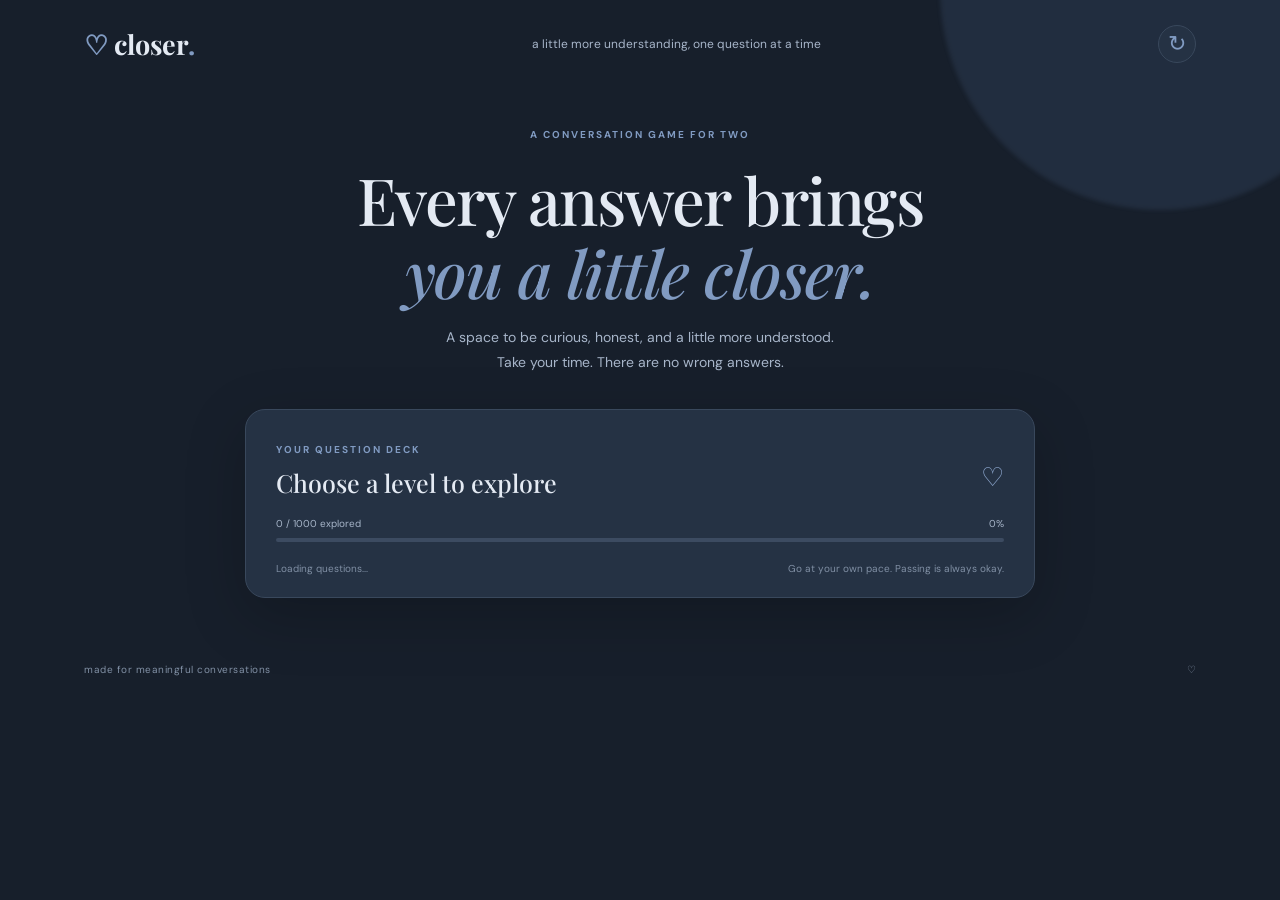
==== index.html @ 4bbd8455 "Refactor index.html and add loading message Updated the HTML structure and added loading message for" ====
<!DOCTYPE html>
<html lang="en">

<head>
    <meta charset="UTF-8">
    <meta name="viewport" content="width=device-width,initial-scale=1">
    <title>Closer — Dating Questions</title>
    <link rel="preconnect" href="https://fonts.googleapis.com">
    <link
        href="https://fonts.googleapis.com/css2?family=DM+Sans:wght@400;500;600;700&family=Playfair+Display:wght@500;600;700&display=swap"
        rel="stylesheet">
    <link rel="stylesheet" href="style.css">
</head>

<body>
    <div class="ambient a"></div>
    <header><a class="brand" href="#" id="home">♡ closer<span>.</span></a><span class="tagline">a little more
            understanding, one question at a time</span><button id="reset" title="Reset progress">↻</button></header>
    <main>
        <section id="intro">
            <p class="eyebrow">A CONVERSATION GAME FOR TWO</p>
            <h1>Every answer brings<br><em>you a little closer.</em></h1>
            <p class="sub">A space to be curious, honest, and a little more understood.<br>Take your time. There are no
                wrong answers.</p>
            <div class="panel">
                <div class="panelhead">
                    <div><small>YOUR QUESTION DECK</small>
                        <h2>Choose a level to explore</h2>
                    </div><span>♡</span>
                </div>
                <div class="overall"><span id="overallCount">0 / 1000 explored</span><span id="percent">0%</span></div>
                <div class="track">
                    <div id="overallFill"></div>
                </div>
                <div class="footnote">
                    <span id="questionCount">Loading questions...</span>
                    <span>Go at your own pace. Passing is always okay.</span>
                </div>
            </div>
        </section>
        <section id="game" class="hidden">
            <div class="gamehead"><button id="back">← All levels</button><span id="round"></span></div>
            <div class="track">
                <div id="progress"></div>
            </div>
            <article class="card">
                <div class="cardtop"><span id="pill"></span><button id="save" aria-label="Save question">♡</button>
                </div>
                <div class="qbody"><span id="number"></span>
                    <h2 id="question"></h2>
                    <p id="hint"></p>
                    <div id="interpretation" class="interpret hidden"></div>
                </div>
                <div class="cardbottom">MAKE SPACE FOR EACH OTHER <span>✧</span></div>
            </article>
            <div class="actions"><button class="secondary" id="pass">Pass this question ↗</button><button
                    class="primary" id="next">Mark explored →</button></div>
            <div class="session"><span id="levelProgress"></span><button id="savedToggle">♡ Saved questions (<span
                        id="savedCount">0</span>)</button></div>
            <div id="savedPanel" class="savedpanel hidden">
                <h3>Your saved questions</h3>
                <div id="savedList"></div>
            </div>
        </section>
    </main>
    <footer>made for meaningful conversations <span>♡</span></footer>
    <script src="script.js"></script>
</body>

</html>
---- style.css ----
:root {
    --bg: #171F2B;
    --ink: #E4EAF3;
    --muted: #A7B5C9;
    --rose: #819BC2;
    --dark: #A8BDE0;
    --line: #39485C;
    --serif: 'Playfair Display', Georgia, serif;
    --sans: 'DM Sans', Arial, sans-serif;
}

* {
    box-sizing: border-box;
}

body {
    margin: 0;
    background: var(--bg);
    color: var(--ink);
    font-family: var(--sans);
    min-height: 100vh;
}

.ambient {
    position: fixed;
    z-index: -1;
    width: 440px;
    height: 440px;
    border-radius: 50%;
    filter: blur(2px);
    opacity: .18;
    background: #536F99;
    top: -230px;
    right: -100px;
}

header {
    max-width: 1180px;
    margin: auto;
    padding: 25px 34px;
    display: flex;
    align-items: center;
    justify-content: space-between;
    gap: 20px;
}

.brand {
    font: 700 27px var(--serif);
    color: var(--ink);
    text-decoration: none;
}

.brand:first-letter {
    color: var(--rose);
}

.brand span {
    color: var(--rose);
}

.tagline {
    font-size: 12px;
    color: var(--muted);
}

header button {
    width: 38px;
    height: 38px;
    border-radius: 50%;
    border: 1px solid var(--line);
    background: #253244;
    color: var(--rose);
    font-size: 22px;
    cursor: pointer;
}

main {
    max-width: 920px;
    margin: auto;
    padding: 30px 24px 65px;
    text-align: center;
}

.eyebrow,
small {
    font-size: 10px;
    letter-spacing: 2px;
    font-weight: 700;
    color: var(--rose);
}

h1 {
    font: 500 clamp(42px, 6vw, 65px)/1.12 var(--serif);
    letter-spacing: -1.5px;
    margin: 22px 0 16px;
}

h1 em {
    color: var(--rose);
}

.sub {
    font-size: 14px;
    line-height: 1.8;
    color: var(--muted);
    margin-bottom: 34px;
}

.panel {
    max-width: 790px;
    margin: auto;
    padding: 27px 30px 22px;
    background: #253244;
    border: 1px solid #39485C;
    border-radius: 20px;
    box-shadow: 0 18px 60px #00000035;
    text-align: left;
}

.panelhead {
    display: flex;
    justify-content: space-between;
    align-items: center;
}

.panelhead h2 {
    font: 500 25px var(--serif);
    margin: 8px 0 18px;
}

.panelhead>span {
    font-size: 26px;
    color: #8FA9D0;
}

.overall {
    display: flex;
    justify-content: space-between;
    font-size: 10px;
    color: var(--muted);
    margin: 0 0 8px;
}

.track {
    height: 4px;
    background: #3C4B61;
    border-radius: 5px;
    overflow: hidden;
    margin-bottom: 20px;
}

.track>div {
    height: 100%;
    width: 0;
    background: var(--rose);
    transition: width .25s;
}

.levels {
    display: grid;
    grid-template-columns: repeat(2, minmax(0, 1fr));
    gap: 12px;
}

.level {
    display: flex;
    gap: 13px;
    text-align: left;
    padding: 16px;
    border: 1px solid var(--line);
    border-radius: 13px;
    background: #2D3B50;
    color: var(--ink);
    cursor: pointer;
    transition: .2s;
}

.level:hover {
    transform: translateY(-2px);
    border-color: #819BC2;
    background: #35465D;
}

.badge {
    display: grid;
    place-items: center;
    flex: 0 0 36px;
    height: 36px;
    border-radius: 10px;
    background: #3A4C66;
    color: #B8CBE8;
    font: 600 17px var(--serif);
}

.levcontent {
    flex: 1;
    min-width: 0;
}

.levtitle {
    font-size: 12px;
    font-weight: 700;
    margin: 2px 0 6px;
}

.levdesc {
    font-size: 10px;
    line-height: 1.5;
    color: var(--muted);
    min-height: 30px;
}

.levmeta {
    display: flex;
    justify-content: space-between;
    margin-top: 9px;
    color: var(--dark);
    font-size: 9px;
}

.mini {
    height: 3px;
    background: #3C4B61;
    border-radius: 5px;
    margin-top: 7px;
    overflow: hidden;
}

.mini div {
    height: 100%;
    background: #819BC2;
}

.footnote {
    display: flex;
    justify-content: space-between;
    gap: 12px;
    margin-top: 20px;
    font-size: 10px;
    color: var(--muted);
}

.footnote span {
    color: #8190A5;
}

.hidden {
    display: none !important;
}

#game {
    max-width: 690px;
    margin: auto;
    text-align: left;
}

.gamehead {
    display: flex;
    justify-content: space-between;
    align-items: center;
    margin: 8px 0 14px;
}

.gamehead button,
#savedToggle {
    border: 0;
    background: none;
    color: var(--muted);
    font: 11px var(--sans);
    cursor: pointer;
}

.gamehead span {
    font-size: 10px;
    letter-spacing: 1px;
    color: var(--rose);
    font-weight: 700;
}

.card {
    min-height: 420px;
    background: #253244;
    border: 1px solid #39485C;
    border-radius: 20px;
    padding: 25px 30px 22px;
    box-shadow: 0 18px 60px #00000035;
    display: flex;
    flex-direction: column;
    justify-content: space-between;
    position: relative;
    overflow: hidden;
}

.cardtop,
.cardbottom {
    display: flex;
    align-items: center;
    justify-content: space-between;
    position: relative;
    z-index: 1;
}

.cardtop>span {
    background: #3A4C66;
    color: #B8CBE8;
    padding: 7px 10px;
    border-radius: 20px;
    font-size: 9px;
    font-weight: 700;
    letter-spacing: 1px;
}

.cardtop button {
    border: 0;
    background: none;
    color: #9CB3D7;
    font-size: 25px;
    cursor: pointer;
}

.qbody {
    max-width: 540px;
    margin: 32px auto;
    text-align: center;
}

.qbody>span {
    font: 18px var(--serif);
    color: #9CB3D7;
}

.qbody h2 {
    font: 500 clamp(27px, 4vw, 39px)/1.32 var(--serif);
    margin: 18px 0;
    letter-spacing: -.5px;
    color: var(--ink);
}

.qbody p {
    max-width: 430px;
    margin: auto;
    color: var(--muted);
    font-size: 12px;
    line-height: 1.7;
}

.interpret {
    max-width: 450px;
    margin: 20px auto 0;
    padding: 13px 16px;
    border-radius: 10px;
    background: #34445B;
    color: #C2D0E5;
    font-size: 11px;
    line-height: 1.6;
}

.interpret:before {
    content: 'EXPLORE IN THEIR ANSWER';
    display: block;
    font-size: 8px;
    font-weight: 700;
    letter-spacing: 1.4px;
    margin-bottom: 5px;
    color: #A8BDE0;
}

.cardbottom {
    font-size: 9px;
    letter-spacing: 1.6px;
    color: #9AAAC0;
    font-weight: 700;
}

.cardbottom span {
    font-size: 20px;
    color: #A8BDE0;
}

.actions {
    display: flex;
    gap: 12px;
    margin-top: 18px;
}

.actions button {
    flex: 1;
    border-radius: 9px;
    padding: 13px 19px;
    font: 700 12px var(--sans);
    cursor: pointer;
}

.primary {
    border: 1px solid var(--rose);
    background: var(--rose);
    color: #172234;
}

.primary:hover {
    background: #9CB3D7;
}

.secondary {
    background: #253244;
    color: var(--muted);
    border: 1px solid var(--line);
}

.secondary:hover {
    background: #35465D;
    color: var(--ink);
}

.session {
    display: flex;
    justify-content: space-between;
    align-items: center;
    margin-top: 19px;
    color: var(--muted);
    font-size: 10px;
}

.savedpanel {
    margin-top: 18px;
    padding: 20px;
    border-radius: 12px;
    border: 1px solid var(--line);
    background: #253244;
}

.savedpanel h3 {
    font: 500 20px var(--serif);
    margin: 0 0 12px;
    color: var(--ink);
}

.saveditem {
    font-size: 12px;
    padding: 10px 0;
    border-top: 1px solid var(--line);
    line-height: 1.5;
    color: var(--ink);
}

footer {
    max-width: 1180px;
    margin: auto;
    padding: 0 34px 24px;
    display: flex;
    justify-content: space-between;
    color: #8190A5;
    font-size: 10px;
    letter-spacing: .5px;
}

@media(max-width:650px) {
    header {
        padding: 18px 20px;
    }

    .tagline {
        display: none;
    }

    main {
        padding: 22px 15px 50px;
    }

    h1 {
        font-size: 43px;
    }

    .panel {
        padding: 22px 16px;
    }

    .levels {
        grid-template-columns: 1fr;
    }

    .levdesc {
        min-height: 0;
    }

    .footnote {
        flex-direction: column;
    }

    .card {
        min-height: 390px;
        padding: 20px 18px;
    }

    .qbody h2 {
        font-size: 29px;
    }

    .actions {
        flex-direction: column-reverse;
    }

    footer {
        padding: 0 20px 20px;
    }
}
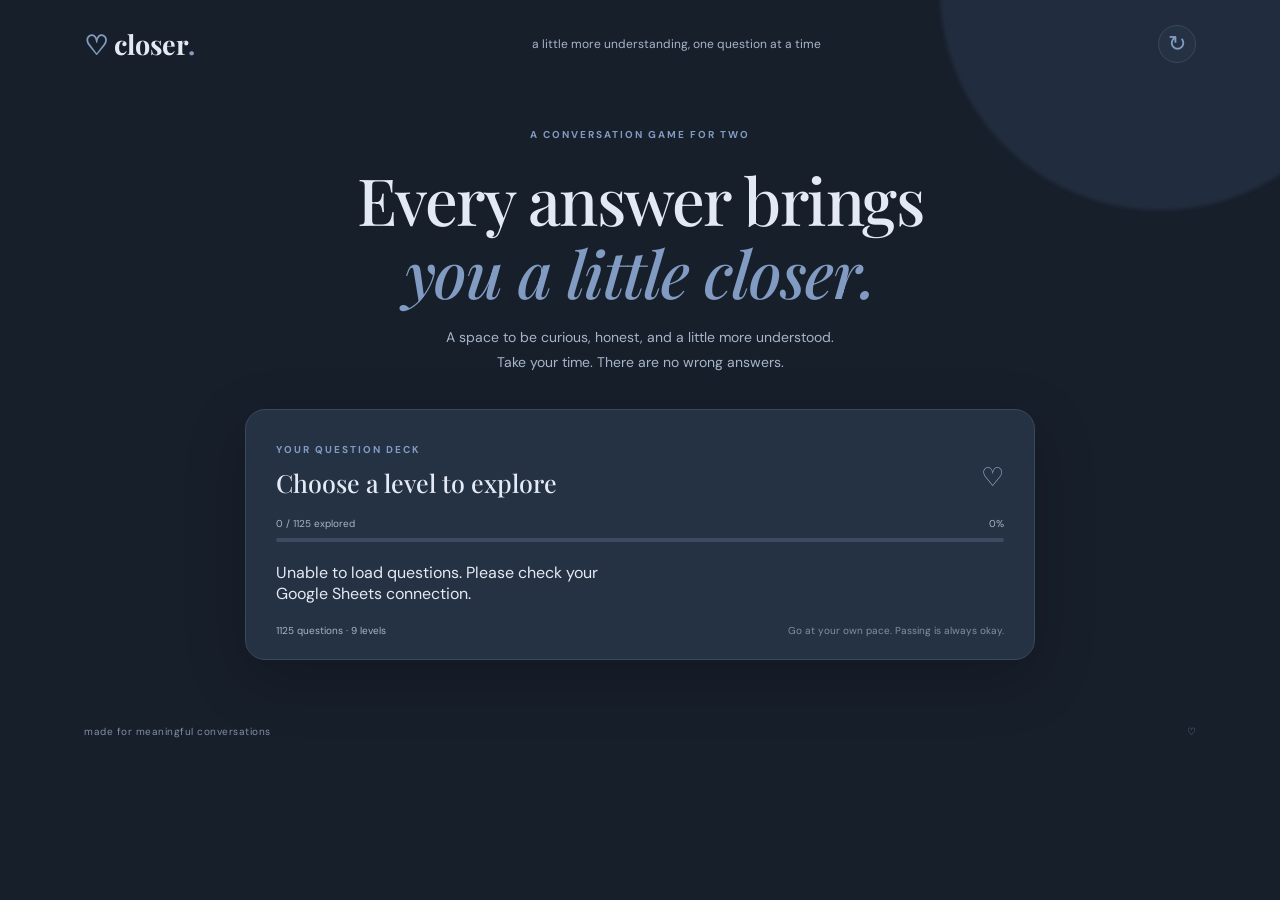
==== commit 2c802f9a: "Update question and overall counts in index.html Updated the question count and overall explored cou" ====
--- a/index.html
+++ b/index.html
@@ -28,14 +28,12 @@
                         <h2>Choose a level to explore</h2>
                     </div><span>♡</span>
                 </div>
-                <div class="overall"><span id="overallCount">0 / 1000 explored</span><span id="percent">0%</span></div>
+                <div class="overall"><span id="overallCount">0 / 1125 explored</span><span id="percent">0%</span></div>
                 <div class="track">
                     <div id="overallFill"></div>
                 </div>
-                <div class="footnote">
-                    <span id="questionCount">Loading questions...</span>
-                    <span>Go at your own pace. Passing is always okay.</span>
-                </div>
+                <div id="levels" class="levels"></div>
+                <div class="footnote">1125 questions · 9 levels <span>Go at your own pace. Passing is always okay.</span>
             </div>
         </section>
         <section id="game" class="hidden">
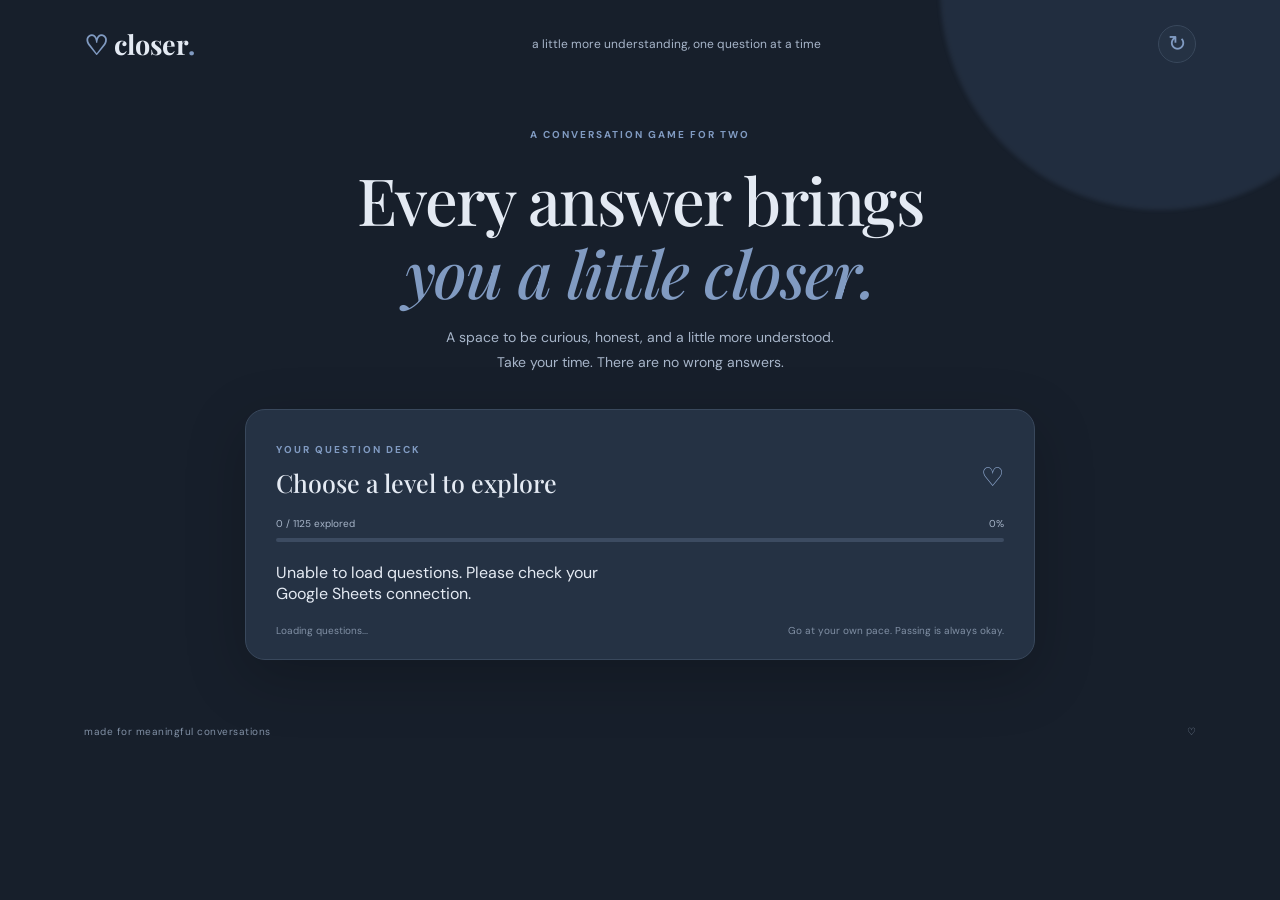
==== commit f3812329: "Refactor index.html for improved structure Updated the HTML structure and content for better clarity" ====
--- a/index.html
+++ b/index.html
@@ -33,7 +33,10 @@
                     <div id="overallFill"></div>
                 </div>
                 <div id="levels" class="levels"></div>
-                <div class="footnote">1125 questions · 9 levels <span>Go at your own pace. Passing is always okay.</span>
+                <div class="footnote">
+                    <span id="questionCount">Loading questions...</span>
+                    <span>Go at your own pace. Passing is always okay.</span>
+                </div>
             </div>
         </section>
         <section id="game" class="hidden">
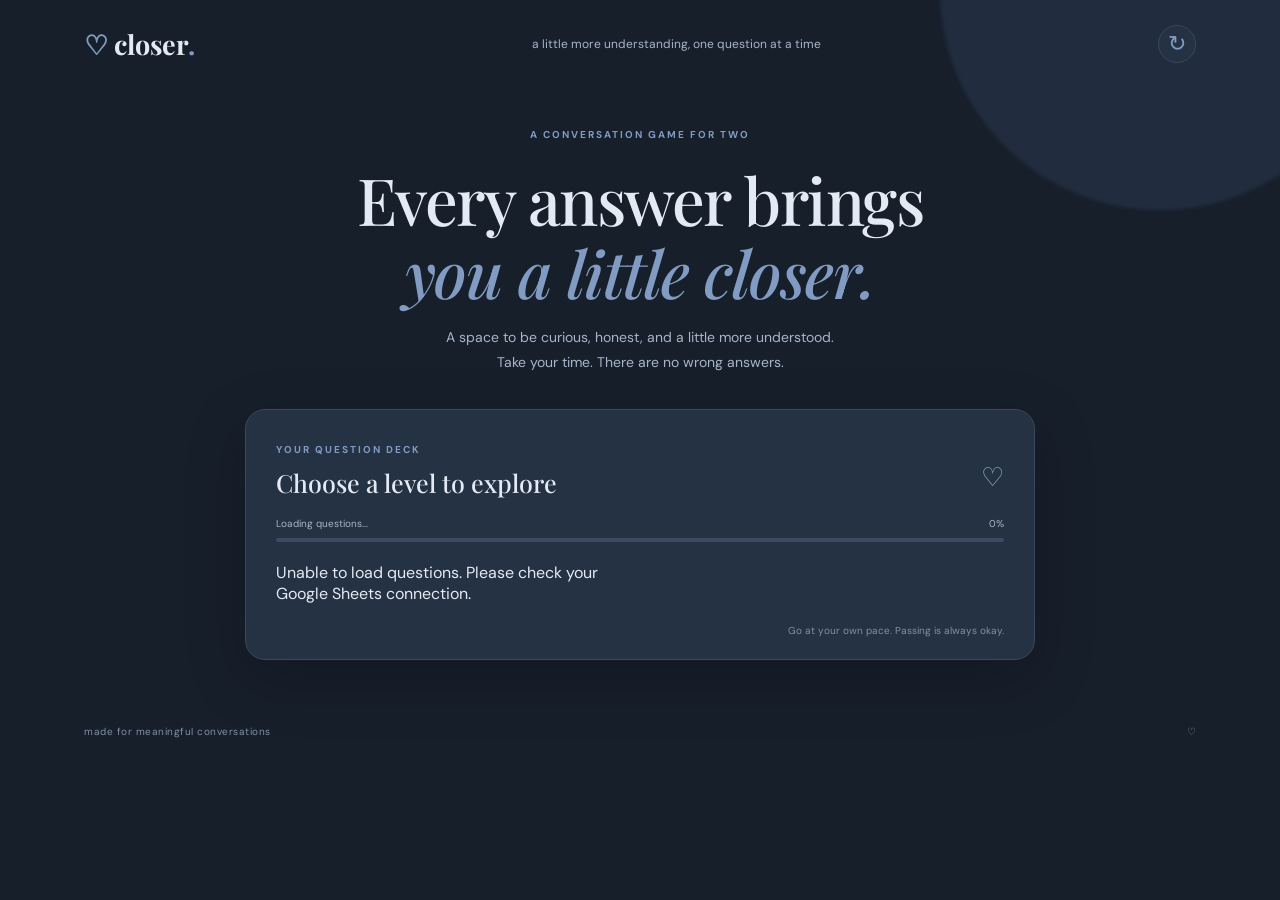
==== commit 211d721f: "Refactor index.html for improved structure Updated HTML structure and added missing elements." ====
--- a/index.html
+++ b/index.html
@@ -28,13 +28,19 @@
                         <h2>Choose a level to explore</h2>
                     </div><span>♡</span>
                 </div>
-                <div class="overall"><span id="overallCount">0 / 1125 explored</span><span id="percent">0%</span></div>
+                <div class="overall">
+                    <span id="overallCount">Loading questions...</span>
+                    <span id="percent">0%</span>
+                </div>
+
                 <div class="track">
-                    <div id="overallFill"></div>
+                    <div id="overallFill" class="loading-bar"></div>
                 </div>
+
                 <div id="levels" class="levels"></div>
+
                 <div class="footnote">
-                    <span id="questionCount">Loading questions...</span>
+                    <span id="questionCount"></span>
                     <span>Go at your own pace. Passing is always okay.</span>
                 </div>
             </div>
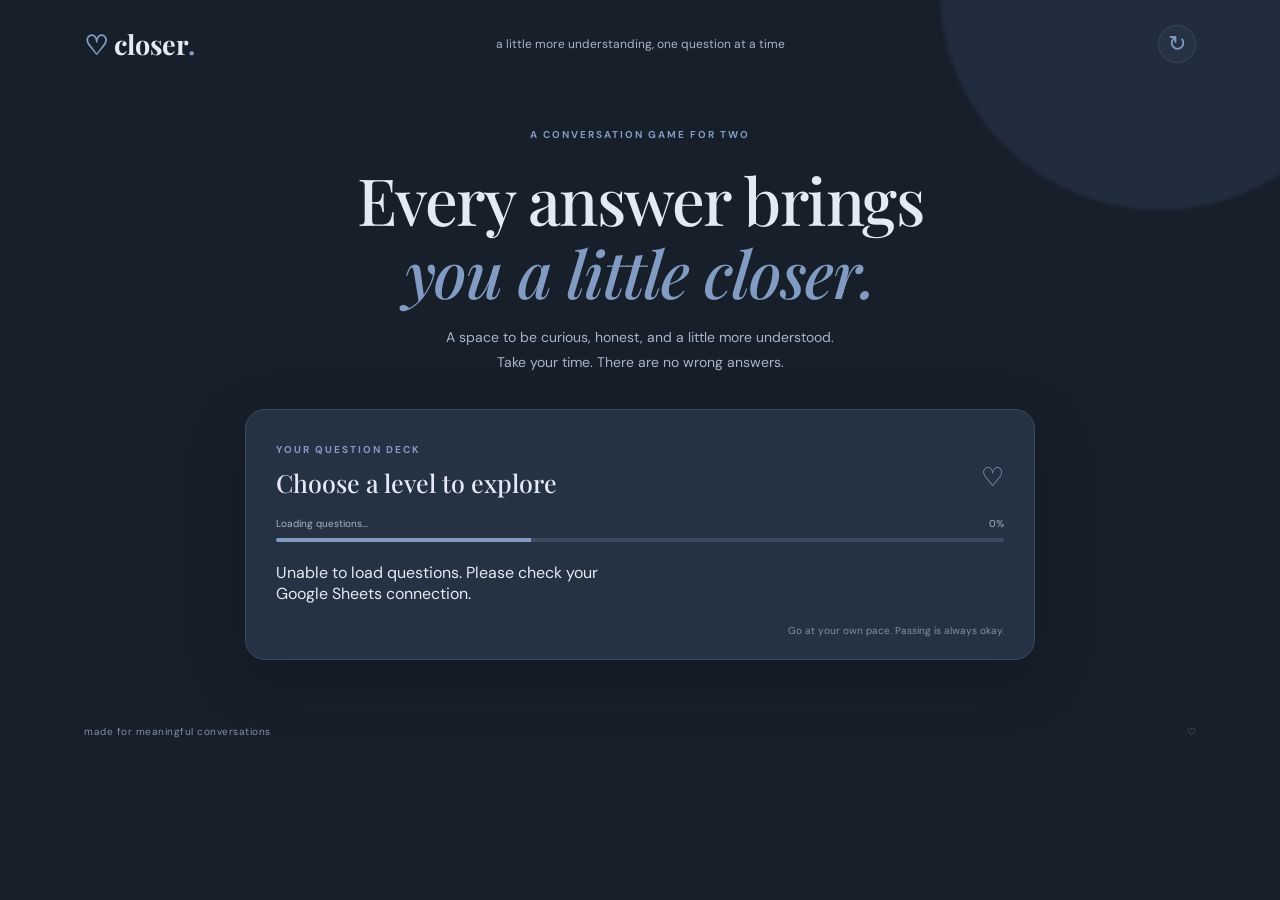
==== commit aee84be0: "Refactor HTML for improved structure and readability Correct HTML structure and ensure proper format" ====
--- a/index.html
+++ b/index.html
@@ -14,20 +14,33 @@
 
 <body>
     <div class="ambient a"></div>
-    <header><a class="brand" href="#" id="home">♡ closer<span>.</span></a><span class="tagline">a little more
-            understanding, one question at a time</span><button id="reset" title="Reset progress">↻</button></header>
+
+    <header>
+        <a class="brand" href="#" id="home">♡ closer<span>.</span></a>
+        <span class="tagline">a little more understanding, one question at a time</span>
+        <button id="reset" title="Reset progress">↻</button>
+    </header>
+
     <main>
         <section id="intro">
             <p class="eyebrow">A CONVERSATION GAME FOR TWO</p>
+
             <h1>Every answer brings<br><em>you a little closer.</em></h1>
-            <p class="sub">A space to be curious, honest, and a little more understood.<br>Take your time. There are no
-                wrong answers.</p>
+
+            <p class="sub">
+                A space to be curious, honest, and a little more understood.<br>
+                Take your time. There are no wrong answers.
+            </p>
+
             <div class="panel">
                 <div class="panelhead">
-                    <div><small>YOUR QUESTION DECK</small>
+                    <div>
+                        <small>YOUR QUESTION DECK</small>
                         <h2>Choose a level to explore</h2>
-                    </div><span>♡</span>
+                    </div>
+                    <span>♡</span>
                 </div>
+
                 <div class="overall">
                     <span id="overallCount">Loading questions...</span>
                     <span id="percent">0%</span>
@@ -45,25 +58,47 @@
                 </div>
             </div>
         </section>
+
         <section id="game" class="hidden">
-            <div class="gamehead"><button id="back">← All levels</button><span id="round"></span></div>
+            <div class="gamehead">
+                <button id="back">← All levels</button>
+                <span id="round"></span>
+            </div>
+
             <div class="track">
                 <div id="progress"></div>
             </div>
+
             <article class="card">
-                <div class="cardtop"><span id="pill"></span><button id="save" aria-label="Save question">♡</button>
+                <div class="cardtop">
+                    <span id="pill"></span>
+                    <button id="save" aria-label="Save question">♡</button>
                 </div>
-                <div class="qbody"><span id="number"></span>
+
+                <div class="qbody">
+                    <span id="number"></span>
                     <h2 id="question"></h2>
                     <p id="hint"></p>
                     <div id="interpretation" class="interpret hidden"></div>
                 </div>
-                <div class="cardbottom">MAKE SPACE FOR EACH OTHER <span>✧</span></div>
+
+                <div class="cardbottom">
+                    MAKE SPACE FOR EACH OTHER <span>✧</span>
+                </div>
             </article>
-            <div class="actions"><button class="secondary" id="pass">Pass this question ↗</button><button
-                    class="primary" id="next">Mark explored →</button></div>
-            <div class="session"><span id="levelProgress"></span><button id="savedToggle">♡ Saved questions (<span
-                        id="savedCount">0</span>)</button></div>
+
+            <div class="actions">
+                <button class="secondary" id="pass">Pass this question ↗</button>
+                <button class="primary" id="next">Mark explored →</button>
+            </div>
+
+            <div class="session">
+                <span id="levelProgress"></span>
+                <button id="savedToggle">
+                    ♡ Saved questions (<span id="savedCount">0</span>)
+                </button>
+            </div>
+            
             <div id="savedPanel" class="savedpanel hidden">
                 <h3>Your saved questions</h3>
                 <div id="savedList"></div>
--- a/style.css
+++ b/style.css
@@ -42,6 +42,7 @@
     align-items: center;
     justify-content: space-between;
     gap: 20px;
+    position: relative;
 }
 
 .brand {
@@ -59,8 +60,13 @@
 }
 
 .tagline {
+    position: absolute;
+    left: 50%;
+    transform: translateX(-50%);
     font-size: 12px;
     color: var(--muted);
+    text-align: center;
+    white-space: nowrap;
 }
 
 header button {
@@ -153,7 +159,23 @@
     height: 100%;
     width: 0;
     background: var(--rose);
-    transition: width .25s;
+    transition: width 0.8s ease-in-out;
+}
+
+/* Loading animation */
+.loading-bar {
+    width: 35% !important;
+    animation: loading 1.5s ease-in-out infinite;
+}
+
+@keyframes loading {
+    0% {
+        transform: translateX(-120%);
+    }
+
+    100% {
+        transform: translateX(300%);
+    }
 }
 
 .levels {
@@ -229,6 +251,7 @@
 .mini div {
     height: 100%;
     background: #819BC2;
+    transition: width 0.8s ease-in-out;
 }
 
 .footnote {
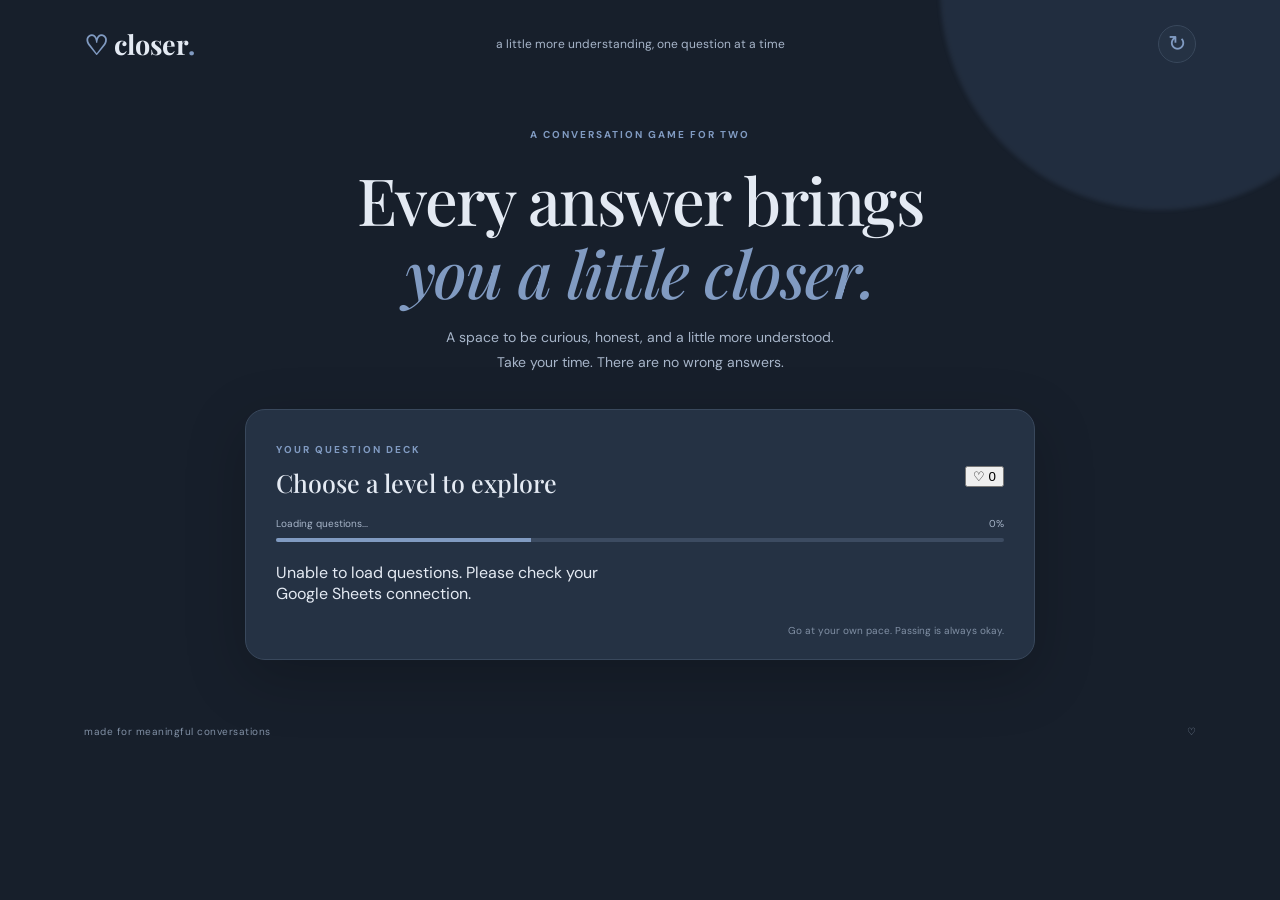
==== commit c84af260: "Enhance saved questions feature and UI updates Added a modal for saved questions and updated the hom" ====
--- a/index.html
+++ b/index.html
@@ -38,7 +38,10 @@
                         <small>YOUR QUESTION DECK</small>
                         <h2>Choose a level to explore</h2>
                     </div>
-                    <span>♡</span>
+                    <button id="homeSavedToggle" class="home-save-btn" title="View saved questions">
+                        ♡
+                        <span id="homeSavedCount">0</span>
+                    </button>
                 </div>
 
                 <div class="overall">
@@ -98,12 +101,27 @@
                     ♡ Saved questions (<span id="savedCount">0</span>)
                 </button>
             </div>
-            
-            <div id="savedPanel" class="savedpanel hidden">
-                <h3>Your saved questions</h3>
+
+        </section>
+        <!-- SAVED QUESTIONS MODAL -->
+        <div id="savedModal" class="saved-modal hidden">
+
+            <div class="saved-overlay"></div>
+
+            <div class="saved-modal-content">
+
+                <div class="savedpanel-head">
+                    <div>
+                        <h3>Your saved questions</h3>
+                    </div>
+
+                    <button id="closeSavedModal">✕</button>
+                </div>
+
                 <div id="savedList"></div>
+                
             </div>
-        </section>
+        </div>
     </main>
     <footer>made for meaningful conversations <span>♡</span></footer>
     <script src="script.js"></script>
--- a/style.css
+++ b/style.css
@@ -197,6 +197,17 @@
     transition: .2s;
 }
 
+.level:disabled {
+    opacity: 0.5;
+    cursor: not-allowed;
+}
+
+.level:disabled:hover {
+    transform: none;
+    border-color: var(--line);
+    background: #2D3B50;
+}
+
 .level:hover {
     transform: translateY(-2px);
     border-color: #819BC2;
